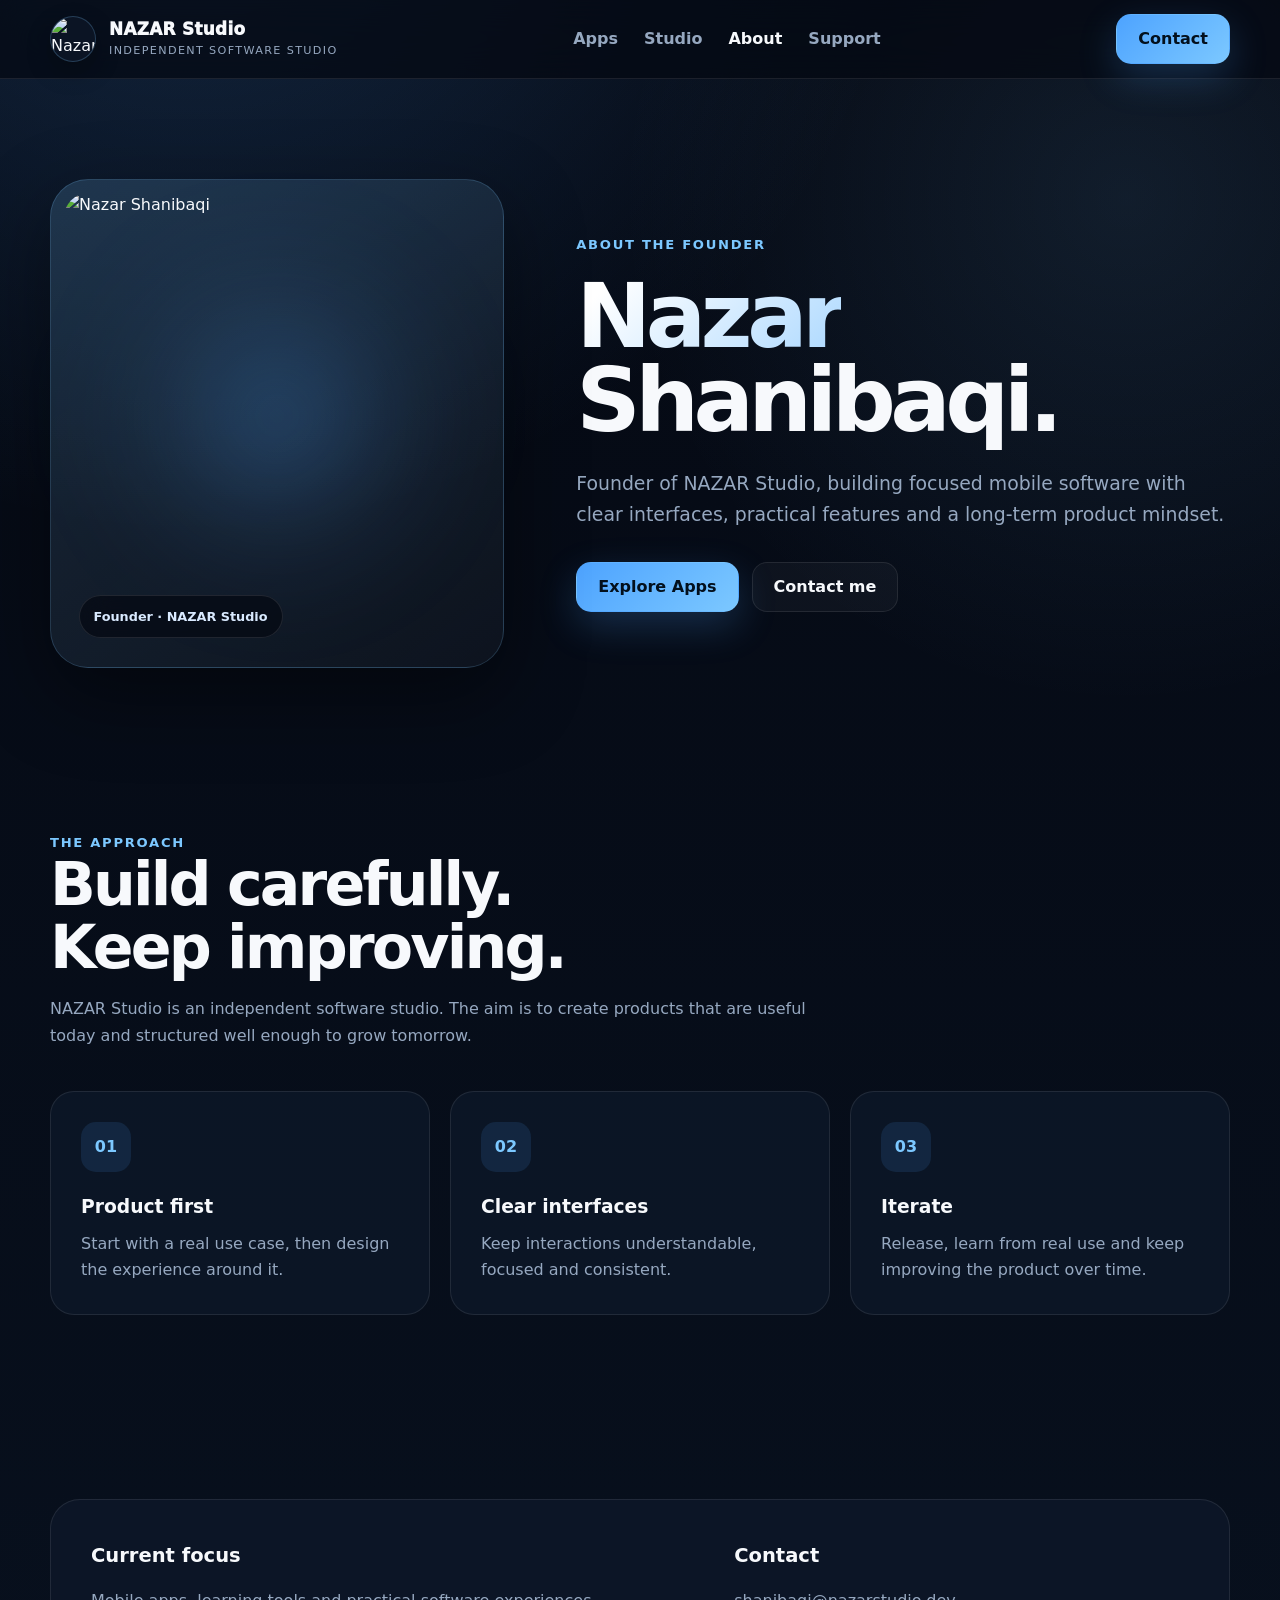
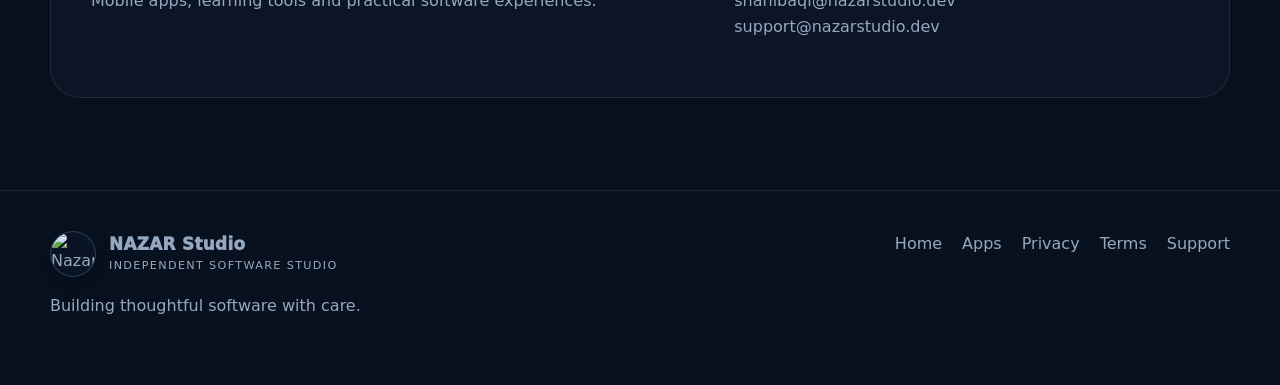
==== about.html @ 379484f6 "Initial website upload" ====
<!doctype html>
<html lang="en">
<head>
  <meta charset="utf-8">
  <meta name="viewport" content="width=device-width,initial-scale=1">
  <meta name="theme-color" content="#050913">
  <meta name="description" content="About Nazar Shanibaqi, founder of NAZAR Studio.">
  <title>About — NAZAR Studio</title>
  <link rel="icon" href="assets/nazar-favicon.png" type="image/png">
  <link rel="stylesheet" href="styles.css">
</head>
<body>
<header><div class="container nav"><a class="brand" href="index.html"><img class="profile-mark" src="assets/nazar-profile.png" alt="Nazar Shanibaqi"><span class="brandcopy"><span class="brandname">NAZAR Studio</span><span class="brandtag">Independent Software Studio</span></span></a><nav class="navlinks"><a href="apps.html">Apps</a><a href="index.html#studio">Studio</a><a class="active-link" href="about.html">About</a><a href="support.html">Support</a></nav><a class="btn primary" href="mailto:shanibaqi@nazarstudio.dev">Contact</a></div></header>
<main>
<section class="about-hero"><div class="container about-grid"><div class="about-photo-wrap reveal"><div class="portrait-glow"></div><div class="about-photo tilt-card"><img src="assets/nazar-profile.png" alt="Nazar Shanibaqi"><span class="photo-chip">Founder · NAZAR Studio</span></div></div><div class="reveal"><div class="kicker">About the founder</div><h1><span>Nazar</span><br>Shanibaqi.</h1><p class="lead">Founder of NAZAR Studio, building focused mobile software with clear interfaces, practical features and a long-term product mindset.</p><div class="actions"><a class="btn primary" href="apps.html">Explore Apps</a><a class="btn secondary" href="mailto:shanibaqi@nazarstudio.dev">Contact me</a></div></div></div></section>
<section class="section"><div class="container"><div class="kicker">The approach</div><h2>Build carefully.<br>Keep improving.</h2><p class="section-intro">NAZAR Studio is an independent software studio. The aim is to create products that are useful today and structured well enough to grow tomorrow.</p><div class="grid"><div class="card reveal"><div class="icon">01</div><h3>Product first</h3><p>Start with a real use case, then design the experience around it.</p></div><div class="card reveal"><div class="icon">02</div><h3>Clear interfaces</h3><p>Keep interactions understandable, focused and consistent.</p></div><div class="card reveal"><div class="icon">03</div><h3>Iterate</h3><p>Release, learn from real use and keep improving the product over time.</p></div></div></div></section>
<section class="section"><div class="container studio-strip reveal"><div><strong>Current focus</strong><p>Mobile apps, learning tools and practical software experiences.</p></div><div><strong>Contact</strong><p><a href="mailto:shanibaqi@nazarstudio.dev">shanibaqi@nazarstudio.dev</a><br><a href="mailto:support@nazarstudio.dev">support@nazarstudio.dev</a></p></div></div></section>
</main>
<footer><div class="container footer"><div><div class="brand"><img class="profile-mark" src="assets/nazar-profile.png" alt="Nazar Shanibaqi"><span class="brandcopy"><span class="brandname">NAZAR Studio</span><span class="brandtag">Independent Software Studio</span></span></div><p>Building thoughtful software with care.</p></div><div class="footerlinks"><a href="index.html">Home</a><a href="apps.html">Apps</a><a href="privacy.html">Privacy</a><a href="terms.html">Terms</a><a href="support.html">Support</a></div></div></footer>
<script src="script.js"></script></body></html>
---- styles.css ----
:root{
  --bg:#050913;
  --bg2:#08111f;
  --panel:#0d1728;
  --panel-strong:#111e33;
  --text:#f7f9fc;
  --muted:#96a8c0;
  --line:rgba(255,255,255,.09);
  --blue:#4da3ff;
  --blue2:#7cc8ff;
  --green:#74e3b2;
  --gold:#ffd166;
  --danger:#ff6d7a;
  --shadow:0 28px 80px rgba(0,0,0,.42);
  --radius:28px;
}
*{box-sizing:border-box}
html{scroll-behavior:smooth}
body{
  margin:0;
  color:var(--text);
  background:
    radial-gradient(circle at 15% -10%,rgba(77,163,255,.21),transparent 30%),
    radial-gradient(circle at 88% 10%,rgba(124,200,255,.10),transparent 24%),
    linear-gradient(180deg,var(--bg),var(--bg2));
  font:16px/1.65 Inter,ui-sans-serif,system-ui,-apple-system,BlinkMacSystemFont,"Segoe UI",sans-serif;
}
a{color:inherit;text-decoration:none}
img{max-width:100%;display:block}
button,input,textarea{font:inherit}
.container{width:min(1180px,calc(100% - 36px));margin:auto}
header{position:sticky;top:0;z-index:30;background:rgba(5,9,19,.72);backdrop-filter:blur(18px);border-bottom:1px solid var(--line)}
.nav{min-height:78px;display:flex;align-items:center;justify-content:space-between;gap:24px}
.brand{display:flex;align-items:center;gap:13px}
.monogram{width:46px;height:46px;border-radius:15px;display:grid;place-items:center;font-weight:950;letter-spacing:-.06em;color:var(--blue2);background:linear-gradient(145deg,#12375f,#08131f);border:1px solid rgba(124,200,255,.24);box-shadow:inset 0 0 22px rgba(77,163,255,.09),0 10px 25px rgba(0,0,0,.25)}
.brandcopy{display:flex;flex-direction:column;line-height:1.05}.brandname{font-size:1.05rem;font-weight:950;letter-spacing:.02em}.brandtag{font-size:.7rem;color:var(--muted);margin-top:6px;letter-spacing:.12em;text-transform:uppercase}
.navlinks{display:flex;gap:26px;align-items:center;color:var(--muted);font-weight:760}.navlinks a:hover{color:var(--text)}
.btn{display:inline-flex;align-items:center;justify-content:center;gap:10px;min-height:50px;padding:0 21px;border-radius:15px;font-weight:900;border:1px solid transparent;transition:.2s ease;cursor:pointer}.btn:hover{transform:translateY(-2px)}
.btn.primary{background:linear-gradient(135deg,var(--blue),var(--blue2));color:#03101d;box-shadow:0 14px 38px rgba(77,163,255,.22)}
.btn.secondary{border-color:var(--line);background:rgba(255,255,255,.035)}
.btn.disabled{opacity:.58;cursor:default}.btn.disabled:hover{transform:none}
.hero{padding:110px 0 88px}.hero-grid{display:grid;grid-template-columns:1.02fr .98fr;gap:62px;align-items:center}
.kicker{color:var(--blue2);font-weight:900;text-transform:uppercase;letter-spacing:.13em;font-size:.82rem}
h1{font-size:clamp(3.4rem,7vw,6.5rem);line-height:.94;letter-spacing:-.062em;margin:18px 0 26px}h1 span{background:linear-gradient(135deg,#fff 14%,#a9d7ff 100%);-webkit-background-clip:text;color:transparent}
.lead{font-size:1.18rem;color:var(--muted);max-width:690px}.actions{display:flex;gap:13px;flex-wrap:wrap;margin-top:32px}
.hero-visual{position:relative}.glow{position:absolute;inset:12% 12%;background:rgba(77,163,255,.24);filter:blur(70px);border-radius:50%}
.device{position:relative;margin:auto;width:min(420px,92%);padding:14px;border-radius:42px;background:linear-gradient(180deg,#1d2d45,#0c1422);border:1px solid rgba(255,255,255,.13);box-shadow:var(--shadow);transform:rotate(2deg)}
.screen{min-height:620px;border-radius:31px;overflow:hidden;background:#091221;border:1px solid rgba(255,255,255,.07);position:relative}
.screen-top{padding:28px 26px 20px;background:#1d2b40;display:flex;align-items:center;justify-content:space-between}.screen-top strong{font-size:1.35rem}.top-icons{display:flex;gap:10px}.dot{width:34px;height:34px;border-radius:11px;background:#243650;border:1px solid rgba(255,255,255,.05)}
.project-list{padding:26px}.project{padding:19px 18px;border-radius:18px;background:#172338;margin-bottom:14px;border:1px solid rgba(255,255,255,.05)}.project small{display:block;color:var(--muted);margin-top:3px}.new-project{position:absolute;right:24px;bottom:86px;background:linear-gradient(135deg,var(--blue),var(--blue2));color:#07111f;padding:15px 20px;border-radius:18px;font-weight:950}.tabs{position:absolute;bottom:0;left:0;right:0;display:grid;grid-template-columns:1fr 1fr;background:#1d2b40;padding:16px 12px}.tabs span{text-align:center;color:var(--muted);font-weight:850}.tabs .active{color:#fff}
.section{padding:92px 0}.section h2{font-size:clamp(2.3rem,4.7vw,4rem);line-height:1.04;letter-spacing:-.047em;margin:0 0 18px}.section-intro{color:var(--muted);max-width:760px}
.stats{display:grid;grid-template-columns:repeat(3,1fr);gap:18px;margin-top:38px}.stat{padding:25px;border-radius:22px;background:rgba(13,23,40,.82);border:1px solid var(--line)}.stat strong{display:block;font-size:1.5rem}.stat span{color:var(--muted)}
.grid{display:grid;grid-template-columns:repeat(3,1fr);gap:20px;margin-top:42px}.card{padding:30px;border-radius:24px;background:rgba(13,23,40,.84);border:1px solid var(--line);transition:.2s ease}.card:hover{transform:translateY(-4px);border-color:rgba(124,200,255,.2)}.icon{width:50px;height:50px;border-radius:15px;display:grid;place-items:center;background:rgba(77,163,255,.12);color:var(--blue2);margin-bottom:20px;font-weight:900}.card h3{margin:0 0 8px}.card p{color:var(--muted);margin:0}
.product{padding:48px;border-radius:32px;background:linear-gradient(135deg,rgba(17,30,51,.95),rgba(8,17,31,.97));border:1px solid var(--line);box-shadow:0 22px 70px rgba(0,0,0,.22)}
.product-head{display:grid;grid-template-columns:auto 1fr;gap:24px;align-items:center}.app-icon{width:100px;height:100px;border-radius:25px;box-shadow:0 18px 40px rgba(0,0,0,.34);border:1px solid rgba(255,255,255,.1)}.badge{display:inline-flex;padding:7px 12px;border-radius:999px;background:rgba(116,227,178,.12);color:#8aebc4;font-weight:900;font-size:.82rem}.product h3{font-size:2.7rem;margin:10px 0 4px}.product p,.product li{color:var(--muted)}
.store-buttons{display:flex;gap:12px;flex-wrap:wrap;margin-top:26px}.store{display:inline-flex;align-items:center;gap:13px;padding:12px 17px;border-radius:15px;background:#fff;color:#050505;min-width:210px;border:1px solid rgba(255,255,255,.16)}.store.dark{background:#101010;color:#fff}.store svg{width:30px;height:30px;flex:0 0 auto}.store small{display:block;font-size:.67rem;line-height:1.1;opacity:.72}.store strong{display:block;font-size:1rem;line-height:1.25}.store.coming{opacity:.55;cursor:default}
.feature-list{display:grid;grid-template-columns:repeat(2,1fr);gap:14px;margin-top:32px}.feature-row{padding:18px 18px;border-radius:17px;background:rgba(255,255,255,.035);border:1px solid var(--line)}.feature-row strong{display:block}.feature-row span{color:var(--muted);font-size:.92rem}
.showcase{display:grid;grid-template-columns:repeat(3,1fr);gap:22px;margin-top:40px}.shot{min-height:440px;border-radius:28px;background:linear-gradient(180deg,#1c2a40,#0d1728);border:1px solid var(--line);padding:18px;position:relative;overflow:hidden}.shot::after{content:"";position:absolute;inset:auto -20% -20% 30%;height:180px;background:rgba(77,163,255,.18);filter:blur(48px)}.shot-head{display:flex;justify-content:space-between;align-items:center;margin-bottom:24px}.shot-title{font-size:1.15rem;font-weight:900}.pill{font-size:.75rem;padding:5px 9px;border-radius:999px;background:rgba(77,163,255,.12);color:var(--blue2)}.codeblock{font: .88rem/1.8 ui-monospace,SFMono-Regular,Consolas,monospace;background:#091321;border-radius:18px;padding:18px;border:1px solid var(--line)}.kw{color:#65b8ff}.str{color:#8de5b7}.num{color:#ffd166}.console{margin-top:14px;padding:15px;border-radius:15px;background:#0a1728;color:#a9bad0;border:1px solid var(--line)}.lesson{display:grid;grid-template-columns:1fr 1fr;gap:12px}.lesson div{padding:18px;border-radius:17px;background:#172338;border:1px solid var(--line)}.lesson strong{display:block}.lesson span{font-size:.8rem;color:var(--muted)}
.roadmap{display:grid;grid-template-columns:repeat(4,1fr);gap:16px;margin-top:38px}.road{padding:24px;border-radius:20px;background:rgba(13,23,40,.82);border:1px solid var(--line)}.road .status{font-size:.76rem;font-weight:900;text-transform:uppercase;letter-spacing:.08em;color:var(--muted)}.road.live .status{color:var(--green)}.road h3{margin:9px 0 5px}.road p{color:var(--muted);margin:0;font-size:.93rem}
.faq{display:grid;gap:12px;margin-top:36px}.faq details{padding:18px 20px;border-radius:18px;background:rgba(13,23,40,.82);border:1px solid var(--line)}.faq summary{cursor:pointer;font-weight:850}.faq p{color:var(--muted);margin-bottom:2px}
.studio-strip{display:grid;grid-template-columns:1.15fr .85fr;gap:28px;padding:40px;border-radius:30px;background:rgba(13,23,40,.86);border:1px solid var(--line)}.studio-strip strong{display:block;font-size:1.22rem;margin-bottom:8px}.studio-strip p{color:var(--muted)}
.legal{padding:86px 0 120px}.legal article{max-width:860px}.legal h1{font-size:clamp(2.8rem,5vw,4.7rem)}.legal h2{margin-top:42px;font-size:1.45rem}.legal p,.legal li{color:#b7c5d8}.notice{padding:18px 20px;border-radius:16px;background:rgba(255,255,255,.04);border:1px solid var(--line)}
footer{border-top:1px solid var(--line);padding:40px 0 50px;color:var(--muted)}.footer{display:flex;justify-content:space-between;gap:30px;align-items:flex-start}.footerlinks{display:flex;gap:20px;flex-wrap:wrap}
.reveal{opacity:0;transform:translateY(18px);transition:.65s ease}.reveal.visible{opacity:1;transform:none}
@media(max-width:980px){.hero-grid{grid-template-columns:1fr}.hero-visual{margin-top:24px}.grid,.showcase{grid-template-columns:1fr 1fr}.roadmap{grid-template-columns:1fr 1fr}}
@media(max-width:760px){.navlinks{display:none}.brandtag{display:none}.hero{padding-top:72px}.grid,.showcase,.stats,.feature-list,.roadmap,.studio-strip{grid-template-columns:1fr}.product{padding:28px}.product-head{grid-template-columns:1fr}.product h3{font-size:2.15rem}.device{width:min(390px,100%)}.screen{min-height:560px}.store{width:100%}.footer{flex-direction:column}}

/* NovaCode dedicated page */
.active-link{color:var(--text)!important}
.product-page-hero{padding:92px 0 28px}
.product-page-hero h1{max-width:850px}
#novacode .product{max-width:1100px;margin:0 auto}
#novacode .product-head{grid-template-columns:1fr;text-align:center;justify-items:center}
#novacode .product-head>div{max-width:760px}
#novacode .app-icon{width:112px;height:112px;object-fit:cover;object-position:center;border-radius:27px;margin:0 auto}
#novacode .store-buttons{justify-content:center}
#novacode .feature-list{text-align:left}
@media(max-width:760px){.product-page-hero{padding-top:64px}.product-page-hero h1{font-size:clamp(3rem,15vw,4.7rem)}#novacode .app-icon{width:104px;height:104px}}

/* v2.2 — studio/app hierarchy */
.profile-mark{width:46px;height:46px;border-radius:15px;object-fit:cover;object-position:center 24%;border:1px solid rgba(124,200,255,.24);box-shadow:0 10px 25px rgba(0,0,0,.25);background:#102036}
.studio-hero{min-height:720px;display:flex;align-items:center}
.studio-hero-grid{display:grid;grid-template-columns:1.04fr .96fr;gap:70px;align-items:center}
.studio-orbit{position:relative;min-height:470px;border-radius:38px;background:radial-gradient(circle at 50% 45%,rgba(77,163,255,.18),transparent 44%),linear-gradient(145deg,rgba(20,37,62,.7),rgba(7,14,26,.88));border:1px solid var(--line);box-shadow:var(--shadow);overflow:hidden}
.studio-orbit:before,.studio-orbit:after{content:"";position:absolute;inset:14%;border-radius:50%;border:1px solid rgba(124,200,255,.12)}
.studio-orbit:after{inset:28%}
.orbit-core{position:absolute;left:50%;top:50%;transform:translate(-50%,-50%);width:112px;height:112px;border-radius:32px;display:grid;place-items:center;font-size:2rem;font-weight:950;color:var(--blue2);background:linear-gradient(145deg,#12375f,#08131f);border:1px solid rgba(124,200,255,.28);box-shadow:0 20px 60px rgba(0,0,0,.35)}
.orbit-card{position:absolute;padding:16px 18px;border-radius:18px;background:rgba(15,29,49,.93);border:1px solid var(--line);min-width:170px;box-shadow:0 14px 34px rgba(0,0,0,.2)}
.orbit-card strong,.orbit-card span{display:block}.orbit-card span{color:var(--muted);font-size:.82rem;margin-top:4px}.orbit-one{left:9%;top:18%}.orbit-two{right:8%;top:26%}.orbit-three{left:21%;bottom:12%}
.apps-preview{padding:44px;border-radius:30px;background:linear-gradient(135deg,rgba(17,30,51,.95),rgba(8,17,31,.97));border:1px solid var(--line)}
.apps-preview h2{margin-bottom:12px}.apps-preview>div:first-child p{color:var(--muted);max-width:680px}.preview-app-card{display:grid;grid-template-columns:auto 1fr auto;gap:18px;align-items:center;margin-top:28px;padding:20px;border-radius:22px;background:rgba(255,255,255,.035);border:1px solid var(--line)}.preview-app-card img{width:72px;height:72px;border-radius:18px}.preview-app-card strong,.preview-app-card span{display:block}.preview-app-card span{color:var(--muted);margin-top:4px}.text-link{display:inline-flex;margin-top:20px;color:var(--blue2);font-weight:850}
.apps-library{padding-top:48px}.app-library-card{position:relative;display:grid;grid-template-columns:auto 1fr auto;gap:28px;align-items:center;padding:34px;border-radius:30px;background:linear-gradient(135deg,rgba(17,30,51,.96),rgba(8,17,31,.98));border:1px solid var(--line);transition:.25s ease}.app-library-card:hover{transform:translateY(-4px);border-color:rgba(124,200,255,.25)}.app-library-card>img{width:128px;height:128px;border-radius:30px;box-shadow:0 18px 44px rgba(0,0,0,.32)}.app-library-copy h2{font-size:2rem;margin:9px 0 8px}.app-library-copy p{color:var(--muted);max-width:700px}.mini-meta{display:flex;gap:9px;flex-wrap:wrap;margin-top:16px}.mini-meta span{padding:7px 10px;border-radius:999px;background:rgba(77,163,255,.09);border:1px solid var(--line);font-size:.8rem;color:#b7c9de}.app-arrow{font-size:2.2rem;color:var(--blue2)}.future-app{margin-top:18px;padding:22px;border:1px dashed rgba(124,200,255,.18);border-radius:20px;color:var(--muted);text-align:center}
.product-links-section{padding-top:0}.product-links{display:grid;grid-template-columns:repeat(3,1fr);gap:14px}.product-links a{padding:20px;border-radius:19px;background:rgba(13,23,40,.82);border:1px solid var(--line);transition:.2s ease}.product-links a:hover{transform:translateY(-2px);border-color:rgba(124,200,255,.22)}.product-links strong,.product-links span{display:block}.product-links span{color:var(--muted);font-size:.88rem;margin-top:5px}
@media(max-width:980px){.studio-hero-grid{grid-template-columns:1fr}.studio-orbit{min-height:410px}.app-library-card{grid-template-columns:auto 1fr}.app-arrow{display:none}}
@media(max-width:760px){.studio-hero{min-height:auto}.studio-orbit{min-height:350px}.orbit-card{min-width:140px;padding:12px}.orbit-one{left:5%;top:12%}.orbit-two{right:5%;top:20%}.orbit-three{left:14%;bottom:10%}.preview-app-card{grid-template-columns:auto 1fr}.preview-app-card .btn{grid-column:1/-1;width:100%}.app-library-card{grid-template-columns:1fr;text-align:center}.app-library-card>img{margin:auto}.mini-meta{justify-content:center}.product-links{grid-template-columns:1fr}}

/* v2.3 — founder identity */
.profile-mark{border-radius:50%;object-position:center 20%;transition:transform .2s ease,box-shadow .2s ease}.brand:hover .profile-mark{transform:scale(1.04);box-shadow:0 0 0 4px rgba(77,163,255,.08),0 12px 30px rgba(0,0,0,.3)}
.founder-portrait{position:relative;display:block;min-height:520px;perspective:1000px}.portrait-glow{position:absolute;inset:12% 8% 7%;background:radial-gradient(circle at 50% 45%,rgba(77,163,255,.34),rgba(77,163,255,.08) 35%,transparent 68%);filter:blur(48px);pointer-events:none}.portrait-frame{position:relative;height:100%;min-height:500px;border-radius:42px;padding:14px;background:linear-gradient(145deg,rgba(124,200,255,.18),rgba(255,255,255,.035));border:1px solid rgba(124,200,255,.22);box-shadow:0 34px 90px rgba(0,0,0,.42),inset 0 1px 0 rgba(255,255,255,.08);overflow:hidden;transform-style:preserve-3d;transition:transform .16s ease}.portrait-frame:before{content:"";position:absolute;inset:0;background:linear-gradient(120deg,rgba(255,255,255,.08),transparent 26%,transparent 72%,rgba(77,163,255,.08));pointer-events:none;z-index:2}.portrait-frame img{width:100%;height:100%;min-height:472px;object-fit:cover;object-position:center 20%;border-radius:31px}.portrait-caption{position:absolute;left:34px;right:34px;bottom:32px;padding:18px 20px;border-radius:20px;background:rgba(5,9,19,.68);backdrop-filter:blur(16px);border:1px solid rgba(255,255,255,.1);z-index:3}.portrait-caption span,.portrait-caption strong,.portrait-caption small{display:block}.portrait-caption span{font-size:.72rem;text-transform:uppercase;letter-spacing:.13em;color:var(--blue2);font-weight:900}.portrait-caption strong{font-size:1.22rem;margin-top:4px}.portrait-caption small{color:var(--muted)}
.about-hero{padding:100px 0 72px}.about-grid{display:grid;grid-template-columns:.82fr 1.18fr;gap:72px;align-items:center}.about-photo-wrap{position:relative;perspective:1000px}.about-photo{position:relative;padding:12px;border-radius:38px;background:linear-gradient(145deg,rgba(124,200,255,.17),rgba(255,255,255,.03));border:1px solid rgba(124,200,255,.2);box-shadow:var(--shadow);overflow:hidden;transition:transform .16s ease;transform-style:preserve-3d}.about-photo img{width:100%;aspect-ratio:1/1.08;object-fit:cover;object-position:center 18%;border-radius:28px}.photo-chip{position:absolute;left:28px;bottom:28px;padding:10px 14px;border-radius:999px;background:rgba(5,9,19,.72);backdrop-filter:blur(14px);border:1px solid rgba(255,255,255,.1);font-size:.8rem;font-weight:900;color:#d9eaff}
@media(max-width:980px){.founder-portrait{min-height:470px}.about-grid{grid-template-columns:1fr;gap:42px}.about-photo-wrap{max-width:520px}.portrait-frame{min-height:450px}.portrait-frame img{min-height:422px}}
@media(max-width:760px){.founder-portrait{min-height:420px}.portrait-frame{min-height:400px;border-radius:30px}.portrait-frame img{min-height:372px;border-radius:22px}.portrait-caption{left:24px;right:24px;bottom:24px}.about-hero{padding-top:64px}.about-photo{border-radius:30px}.about-photo img{border-radius:22px}.profile-mark{width:44px;height:44px}}

/* v2.4 — corrected studio identity + NovaCode-only programming visual */
.profile-mark{object-fit:cover;object-position:center 22%;background:#0b1424}
.novacode-hero-grid{display:grid;grid-template-columns:.9fr 1.1fr;gap:54px;align-items:center}
.novacode-programming-visual{position:relative;border-radius:34px;padding:10px;background:linear-gradient(145deg,rgba(124,200,255,.18),rgba(255,255,255,.025));border:1px solid rgba(124,200,255,.22);box-shadow:0 30px 90px rgba(0,0,0,.42);overflow:hidden}
.novacode-programming-visual:before{content:"";position:absolute;inset:-20%;background:radial-gradient(circle at 45% 45%,rgba(77,163,255,.18),transparent 52%);filter:blur(36px);pointer-events:none}
.novacode-programming-visual img{position:relative;display:block;width:100%;height:auto;border-radius:26px}
@media(max-width:980px){.novacode-hero-grid{grid-template-columns:1fr}.novacode-programming-visual{max-width:760px}}
@media(max-width:760px){.novacode-programming-visual{border-radius:24px;padding:7px}.novacode-programming-visual img{border-radius:18px}}


/* v2.5 — NovaCode hero uses a pure app-style phone mockup, no website screenshot */
.novacode-phone-visual{position:relative;min-height:640px;display:grid;place-items:center}
.novacode-phone-visual .glow{inset:14% 15%;background:rgba(77,163,255,.28);filter:blur(82px)}
.novacode-phone{width:min(390px,88%);transform:rotate(2.2deg);padding:12px;border-radius:46px;background:linear-gradient(165deg,#243550,#0b1320 62%);box-shadow:0 42px 110px rgba(0,0,0,.52),0 0 0 1px rgba(124,200,255,.12)}
.novacode-screen{min-height:690px;border-radius:35px;background:#07101d;overflow:hidden}
.novacode-screen-top{padding:24px 21px 18px;background:#202e43}
.novacode-title-row{display:flex;align-items:center;gap:10px}.phone-back{font-size:2rem;line-height:.8;color:#e8f4ff}.novacode-title-row strong{font-size:1.22rem}
.novacode-screen .top-icons .dot{display:grid;place-items:center;font-size:.85rem;color:#e8f4ff}.phone-pro{color:#7cc8ff!important}.phone-settings{font-size:1rem!important}
.phone-editor-head{margin:20px 18px 14px;padding:16px;border-radius:17px;background:#172338;border:1px solid rgba(255,255,255,.055);display:grid;grid-template-columns:auto 1fr auto;gap:12px;align-items:center}.phone-editor-head small{display:block;color:#8495ac;margin-top:3px}.phone-folder{font-size:1.65rem;color:#4da3ff}.phone-more{color:#dceaff;font-weight:900;letter-spacing:.1em}
.phone-editor{margin:0 18px;background:#091321;border:1px solid rgba(255,255,255,.06);border-radius:17px;padding:16px 0 15px;overflow:hidden;box-shadow:inset 0 18px 38px rgba(0,0,0,.12)}
.phone-line{display:grid;grid-template-columns:34px 1fr;gap:12px;padding:3px 14px 3px 8px;font: .77rem/1.65 ui-monospace,SFMono-Regular,Consolas,monospace}.phone-line>span{text-align:right;color:#435168;user-select:none}.phone-line code{color:#b9c9dc}.phone-line code b{color:#65b8ff;font-weight:700}.phone-line code i{color:#8de5b7;font-style:normal}.phone-line code em{color:#ffd166;font-style:normal}.phone-line.muted{opacity:.45}
.phone-console{margin:13px 18px 0;border-radius:17px;background:#122036;border:1px solid rgba(255,255,255,.06);overflow:hidden}.phone-console-head{display:flex;justify-content:space-between;align-items:center;padding:10px 13px;border-bottom:1px solid rgba(255,255,255,.055);font-size:.67rem;letter-spacing:.08em}.phone-console-head span{color:#74869f}.phone-console pre{margin:0;padding:12px 14px 15px;color:#b9c9dc;font:.72rem/1.55 ui-monospace,SFMono-Regular,Consolas,monospace}
.phone-run{position:absolute;left:18px;right:18px;bottom:75px;height:44px;border:0;border-radius:13px;background:linear-gradient(135deg,#4da3ff,#7cc8ff);color:#06111e;font:inherit;font-weight:950;pointer-events:none}.novacode-screen .tabs{padding:14px 10px;background:#202e43}
@media(max-width:980px){.novacode-phone-visual{min-height:620px}.novacode-phone{width:min(370px,86%)}}
@media(max-width:760px){.novacode-phone-visual{min-height:590px}.novacode-phone{width:min(350px,92%);transform:none}.novacode-screen{min-height:640px}.phone-line{font-size:.72rem}.phone-console pre{font-size:.68rem}}
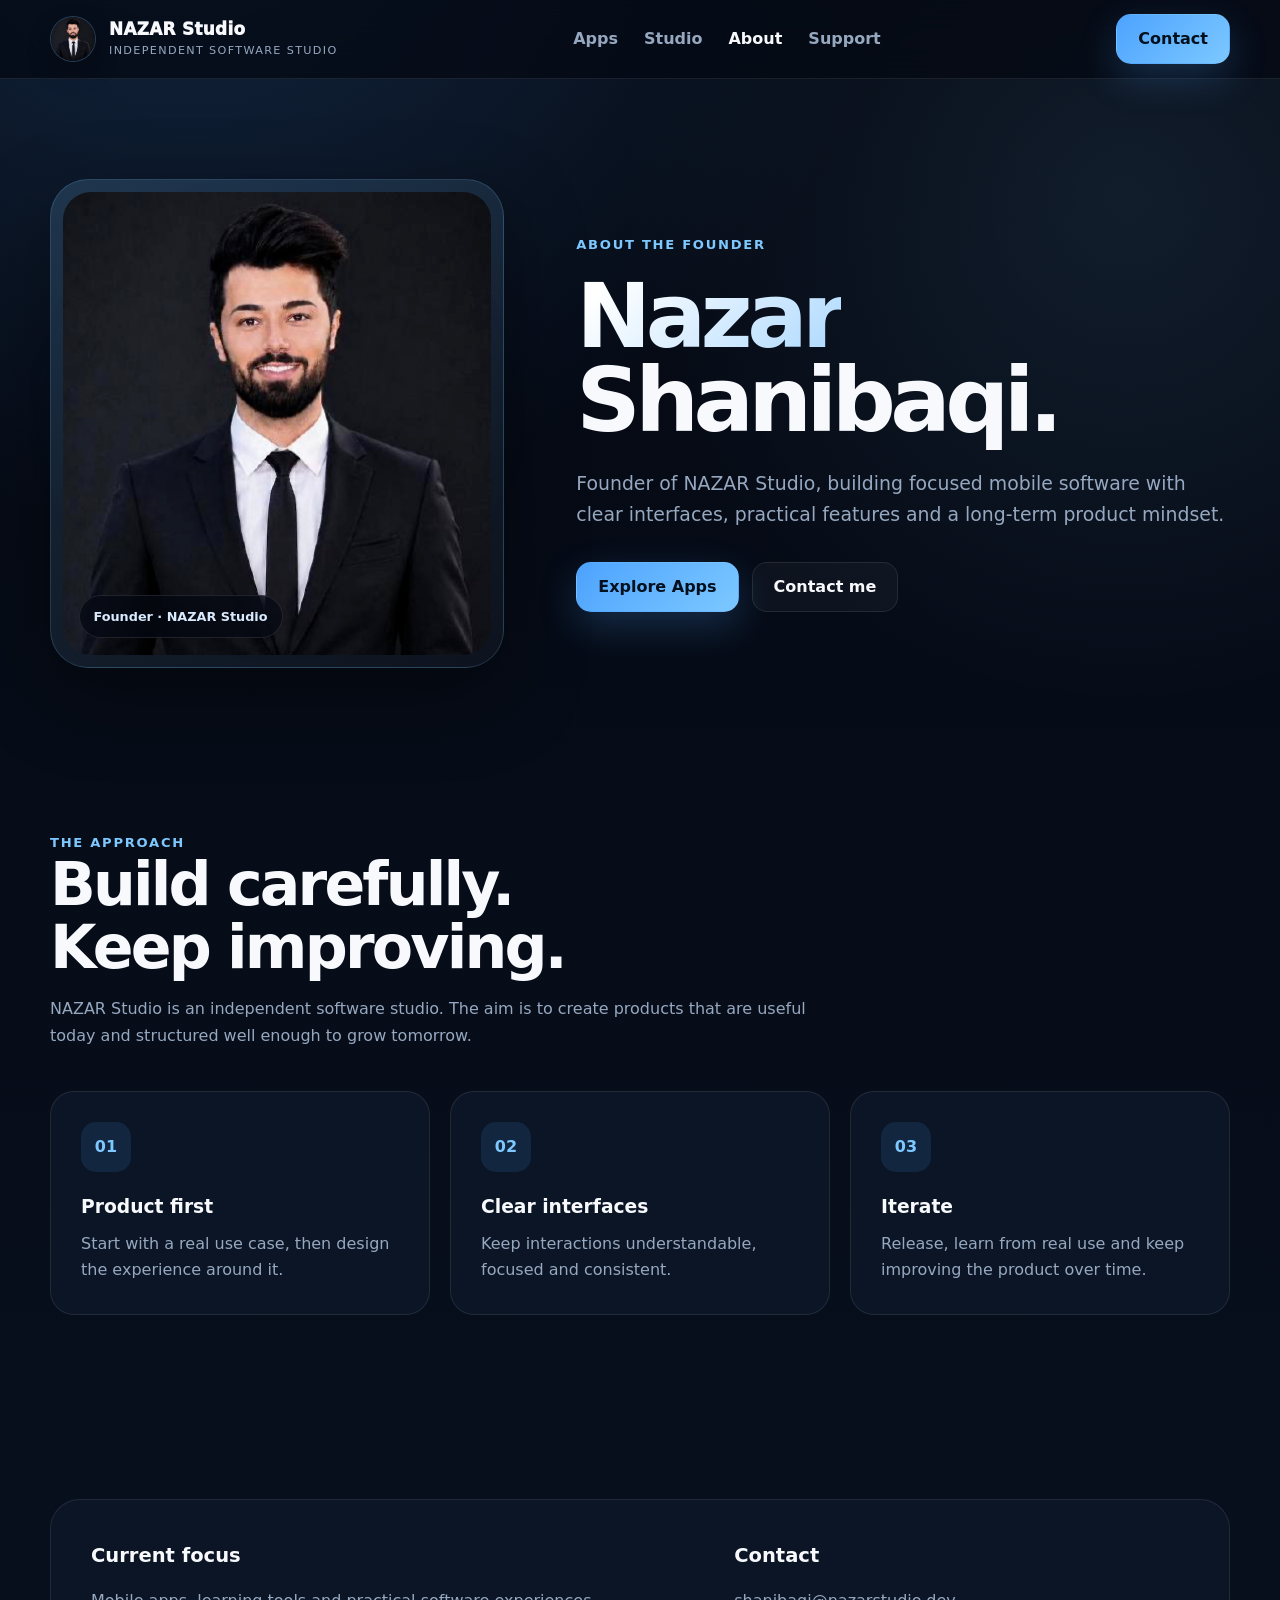
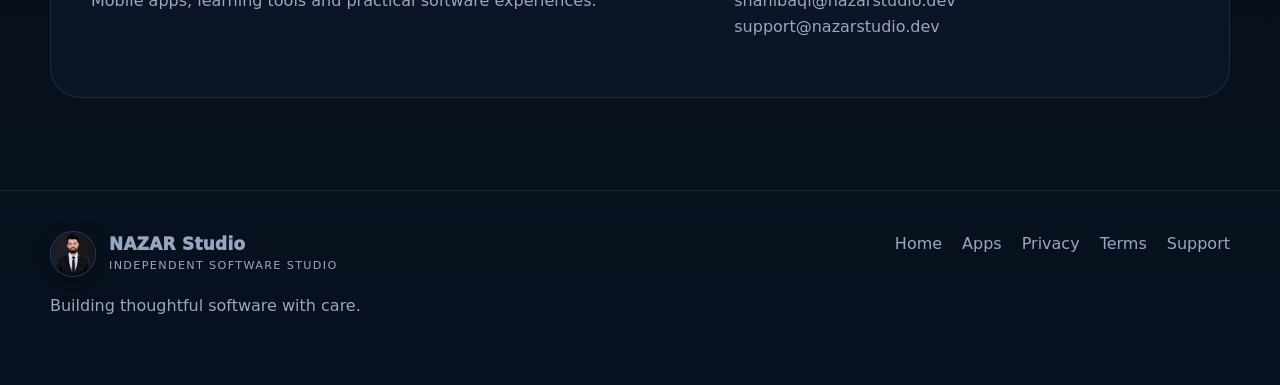
==== commit 3fb9da42: "Fix founder image and rename NovaCode Studio Co-authored-by: Copilot App <223556219+Copilot@users.no" ====
--- a/about.html
+++ b/about.html
@@ -10,11 +10,11 @@
   <link rel="stylesheet" href="styles.css">
 </head>
 <body>
-<header><div class="container nav"><a class="brand" href="index.html"><img class="profile-mark" src="assets/nazar-profile.png" alt="Nazar Shanibaqi"><span class="brandcopy"><span class="brandname">NAZAR Studio</span><span class="brandtag">Independent Software Studio</span></span></a><nav class="navlinks"><a href="apps.html">Apps</a><a href="index.html#studio">Studio</a><a class="active-link" href="about.html">About</a><a href="support.html">Support</a></nav><a class="btn primary" href="mailto:shanibaqi@nazarstudio.dev">Contact</a></div></header>
+<header><div class="container nav"><a class="brand" href="index.html"><img class="profile-mark" src="assets/nazar-profile-v2.png" alt="Nazar Shanibaqi"><span class="brandcopy"><span class="brandname">NAZAR Studio</span><span class="brandtag">Independent Software Studio</span></span></a><nav class="navlinks"><a href="apps.html">Apps</a><a href="index.html#studio">Studio</a><a class="active-link" href="about.html">About</a><a href="support.html">Support</a></nav><a class="btn primary" href="mailto:shanibaqi@nazarstudio.dev">Contact</a></div></header>
 <main>
-<section class="about-hero"><div class="container about-grid"><div class="about-photo-wrap reveal"><div class="portrait-glow"></div><div class="about-photo tilt-card"><img src="assets/nazar-profile.png" alt="Nazar Shanibaqi"><span class="photo-chip">Founder · NAZAR Studio</span></div></div><div class="reveal"><div class="kicker">About the founder</div><h1><span>Nazar</span><br>Shanibaqi.</h1><p class="lead">Founder of NAZAR Studio, building focused mobile software with clear interfaces, practical features and a long-term product mindset.</p><div class="actions"><a class="btn primary" href="apps.html">Explore Apps</a><a class="btn secondary" href="mailto:shanibaqi@nazarstudio.dev">Contact me</a></div></div></div></section>
+<section class="about-hero"><div class="container about-grid"><div class="about-photo-wrap reveal"><div class="portrait-glow"></div><div class="about-photo tilt-card"><img src="assets/nazar-profile-v2.png" alt="Nazar Shanibaqi"><span class="photo-chip">Founder · NAZAR Studio</span></div></div><div class="reveal"><div class="kicker">About the founder</div><h1><span>Nazar</span><br>Shanibaqi.</h1><p class="lead">Founder of NAZAR Studio, building focused mobile software with clear interfaces, practical features and a long-term product mindset.</p><div class="actions"><a class="btn primary" href="apps.html">Explore Apps</a><a class="btn secondary" href="mailto:shanibaqi@nazarstudio.dev">Contact me</a></div></div></div></section>
 <section class="section"><div class="container"><div class="kicker">The approach</div><h2>Build carefully.<br>Keep improving.</h2><p class="section-intro">NAZAR Studio is an independent software studio. The aim is to create products that are useful today and structured well enough to grow tomorrow.</p><div class="grid"><div class="card reveal"><div class="icon">01</div><h3>Product first</h3><p>Start with a real use case, then design the experience around it.</p></div><div class="card reveal"><div class="icon">02</div><h3>Clear interfaces</h3><p>Keep interactions understandable, focused and consistent.</p></div><div class="card reveal"><div class="icon">03</div><h3>Iterate</h3><p>Release, learn from real use and keep improving the product over time.</p></div></div></div></section>
 <section class="section"><div class="container studio-strip reveal"><div><strong>Current focus</strong><p>Mobile apps, learning tools and practical software experiences.</p></div><div><strong>Contact</strong><p><a href="mailto:shanibaqi@nazarstudio.dev">shanibaqi@nazarstudio.dev</a><br><a href="mailto:support@nazarstudio.dev">support@nazarstudio.dev</a></p></div></div></section>
 </main>
-<footer><div class="container footer"><div><div class="brand"><img class="profile-mark" src="assets/nazar-profile.png" alt="Nazar Shanibaqi"><span class="brandcopy"><span class="brandname">NAZAR Studio</span><span class="brandtag">Independent Software Studio</span></span></div><p>Building thoughtful software with care.</p></div><div class="footerlinks"><a href="index.html">Home</a><a href="apps.html">Apps</a><a href="privacy.html">Privacy</a><a href="terms.html">Terms</a><a href="support.html">Support</a></div></div></footer>
+<footer><div class="container footer"><div><div class="brand"><img class="profile-mark" src="assets/nazar-profile-v2.png" alt="Nazar Shanibaqi"><span class="brandcopy"><span class="brandname">NAZAR Studio</span><span class="brandtag">Independent Software Studio</span></span></div><p>Building thoughtful software with care.</p></div><div class="footerlinks"><a href="index.html">Home</a><a href="apps.html">Apps</a><a href="privacy.html">Privacy</a><a href="terms.html">Terms</a><a href="support.html">Support</a></div></div></footer>
 <script src="script.js"></script></body></html>
--- a/styles.css
+++ b/styles.css
@@ -88,11 +88,11 @@
 .orbit-card{position:absolute;padding:16px 18px;border-radius:18px;background:rgba(15,29,49,.93);border:1px solid var(--line);min-width:170px;box-shadow:0 14px 34px rgba(0,0,0,.2)}
 .orbit-card strong,.orbit-card span{display:block}.orbit-card span{color:var(--muted);font-size:.82rem;margin-top:4px}.orbit-one{left:9%;top:18%}.orbit-two{right:8%;top:26%}.orbit-three{left:21%;bottom:12%}
 .apps-preview{padding:44px;border-radius:30px;background:linear-gradient(135deg,rgba(17,30,51,.95),rgba(8,17,31,.97));border:1px solid var(--line)}
-.apps-preview h2{margin-bottom:12px}.apps-preview>div:first-child p{color:var(--muted);max-width:680px}.preview-app-card{display:grid;grid-template-columns:auto 1fr auto;gap:18px;align-items:center;margin-top:28px;padding:20px;border-radius:22px;background:rgba(255,255,255,.035);border:1px solid var(--line)}.preview-app-card img{width:72px;height:72px;border-radius:18px}.preview-app-card strong,.preview-app-card span{display:block}.preview-app-card span{color:var(--muted);margin-top:4px}.text-link{display:inline-flex;margin-top:20px;color:var(--blue2);font-weight:850}
+.apps-preview h2{margin-bottom:12px}.apps-preview>div:first-child p{color:var(--muted);max-width:680px}.preview-apps-grid{display:grid;grid-template-columns:repeat(2,1fr);gap:14px;margin-top:28px}.preview-app-card{display:grid;grid-template-columns:auto 1fr;gap:18px;align-items:center;padding:20px;border-radius:22px;background:rgba(255,255,255,.035);border:1px solid var(--line)}.preview-app-card img{width:72px;height:72px;border-radius:18px}.preview-app-card strong,.preview-app-card span{display:block}.preview-app-card span{color:var(--muted);margin-top:4px}.preview-app-card .btn{grid-column:1/-1;width:100%}.text-link{display:inline-flex;margin-top:20px;color:var(--blue2);font-weight:850}
 .apps-library{padding-top:48px}.app-library-card{position:relative;display:grid;grid-template-columns:auto 1fr auto;gap:28px;align-items:center;padding:34px;border-radius:30px;background:linear-gradient(135deg,rgba(17,30,51,.96),rgba(8,17,31,.98));border:1px solid var(--line);transition:.25s ease}.app-library-card:hover{transform:translateY(-4px);border-color:rgba(124,200,255,.25)}.app-library-card>img{width:128px;height:128px;border-radius:30px;box-shadow:0 18px 44px rgba(0,0,0,.32)}.app-library-copy h2{font-size:2rem;margin:9px 0 8px}.app-library-copy p{color:var(--muted);max-width:700px}.mini-meta{display:flex;gap:9px;flex-wrap:wrap;margin-top:16px}.mini-meta span{padding:7px 10px;border-radius:999px;background:rgba(77,163,255,.09);border:1px solid var(--line);font-size:.8rem;color:#b7c9de}.app-arrow{font-size:2.2rem;color:var(--blue2)}.future-app{margin-top:18px;padding:22px;border:1px dashed rgba(124,200,255,.18);border-radius:20px;color:var(--muted);text-align:center}
 .product-links-section{padding-top:0}.product-links{display:grid;grid-template-columns:repeat(3,1fr);gap:14px}.product-links a{padding:20px;border-radius:19px;background:rgba(13,23,40,.82);border:1px solid var(--line);transition:.2s ease}.product-links a:hover{transform:translateY(-2px);border-color:rgba(124,200,255,.22)}.product-links strong,.product-links span{display:block}.product-links span{color:var(--muted);font-size:.88rem;margin-top:5px}
 @media(max-width:980px){.studio-hero-grid{grid-template-columns:1fr}.studio-orbit{min-height:410px}.app-library-card{grid-template-columns:auto 1fr}.app-arrow{display:none}}
-@media(max-width:760px){.studio-hero{min-height:auto}.studio-orbit{min-height:350px}.orbit-card{min-width:140px;padding:12px}.orbit-one{left:5%;top:12%}.orbit-two{right:5%;top:20%}.orbit-three{left:14%;bottom:10%}.preview-app-card{grid-template-columns:auto 1fr}.preview-app-card .btn{grid-column:1/-1;width:100%}.app-library-card{grid-template-columns:1fr;text-align:center}.app-library-card>img{margin:auto}.mini-meta{justify-content:center}.product-links{grid-template-columns:1fr}}
+@media(max-width:760px){.studio-hero{min-height:auto}.studio-orbit{min-height:350px}.orbit-card{min-width:140px;padding:12px}.orbit-one{left:5%;top:12%}.orbit-two{right:5%;top:20%}.orbit-three{left:14%;bottom:10%}.preview-apps-grid{grid-template-columns:1fr}.app-library-card{grid-template-columns:1fr;text-align:center}.app-library-card>img{margin:auto}.mini-meta{justify-content:center}.product-links{grid-template-columns:1fr}}
 
 /* v2.3 — founder identity */
 .profile-mark{border-radius:50%;object-position:center 20%;transition:transform .2s ease,box-shadow .2s ease}.brand:hover .profile-mark{transform:scale(1.04);box-shadow:0 0 0 4px rgba(77,163,255,.08),0 12px 30px rgba(0,0,0,.3)}
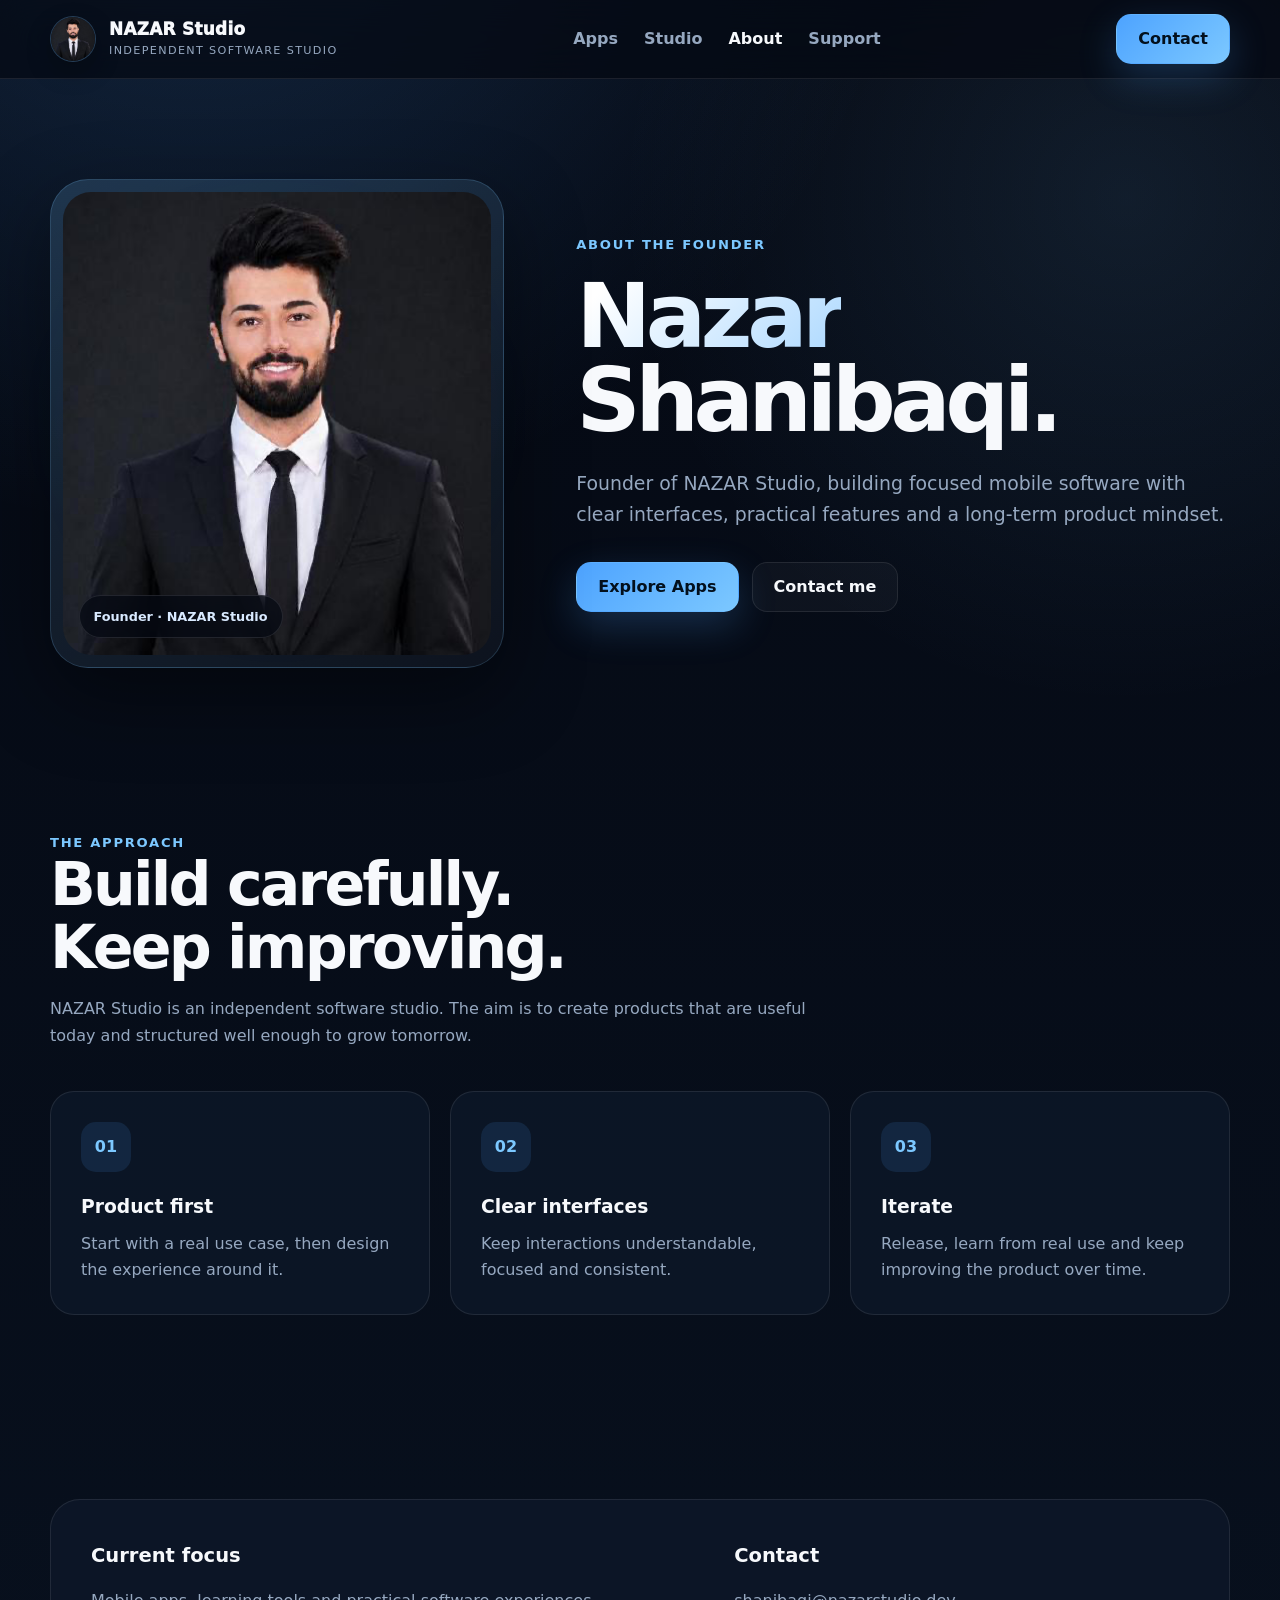
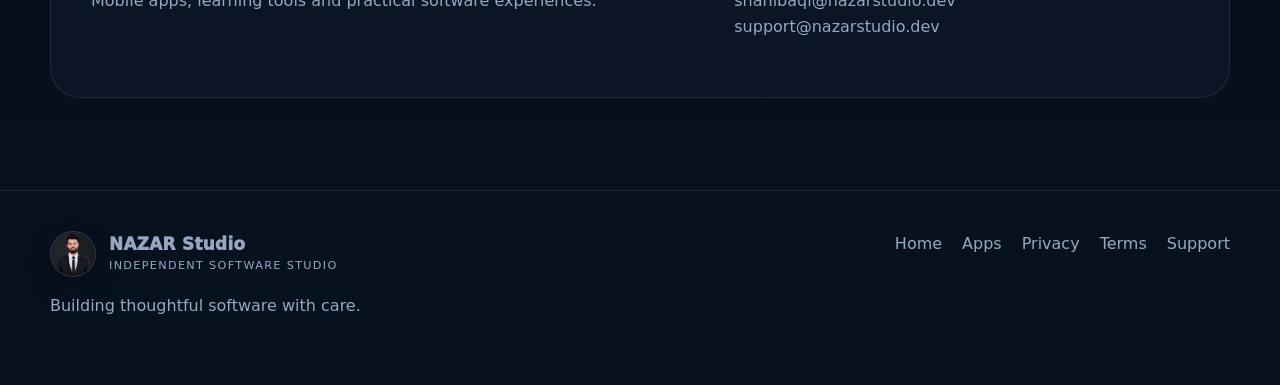
==== commit 161f203a: "Upgrade founder profile image Co-authored-by: Copilot App <223556219+Copilot@users.noreply.github.co" ====
--- a/about.html
+++ b/about.html
@@ -10,11 +10,11 @@
   <link rel="stylesheet" href="styles.css">
 </head>
 <body>
-<header><div class="container nav"><a class="brand" href="index.html"><img class="profile-mark" src="assets/nazar-profile-v2.png" alt="Nazar Shanibaqi"><span class="brandcopy"><span class="brandname">NAZAR Studio</span><span class="brandtag">Independent Software Studio</span></span></a><nav class="navlinks"><a href="apps.html">Apps</a><a href="index.html#studio">Studio</a><a class="active-link" href="about.html">About</a><a href="support.html">Support</a></nav><a class="btn primary" href="mailto:shanibaqi@nazarstudio.dev">Contact</a></div></header>
+<header><div class="container nav"><a class="brand" href="index.html"><img class="profile-mark" src="assets/nazar-profile-hq.png" alt="Nazar Shanibaqi"><span class="brandcopy"><span class="brandname">NAZAR Studio</span><span class="brandtag">Independent Software Studio</span></span></a><nav class="navlinks"><a href="apps.html">Apps</a><a href="index.html#studio">Studio</a><a class="active-link" href="about.html">About</a><a href="support.html">Support</a></nav><a class="btn primary" href="mailto:shanibaqi@nazarstudio.dev">Contact</a></div></header>
 <main>
-<section class="about-hero"><div class="container about-grid"><div class="about-photo-wrap reveal"><div class="portrait-glow"></div><div class="about-photo tilt-card"><img src="assets/nazar-profile-v2.png" alt="Nazar Shanibaqi"><span class="photo-chip">Founder · NAZAR Studio</span></div></div><div class="reveal"><div class="kicker">About the founder</div><h1><span>Nazar</span><br>Shanibaqi.</h1><p class="lead">Founder of NAZAR Studio, building focused mobile software with clear interfaces, practical features and a long-term product mindset.</p><div class="actions"><a class="btn primary" href="apps.html">Explore Apps</a><a class="btn secondary" href="mailto:shanibaqi@nazarstudio.dev">Contact me</a></div></div></div></section>
+<section class="about-hero"><div class="container about-grid"><div class="about-photo-wrap reveal"><div class="portrait-glow"></div><div class="about-photo tilt-card"><img src="assets/nazar-profile-hq.png" alt="Nazar Shanibaqi"><span class="photo-chip">Founder · NAZAR Studio</span></div></div><div class="reveal"><div class="kicker">About the founder</div><h1><span>Nazar</span><br>Shanibaqi.</h1><p class="lead">Founder of NAZAR Studio, building focused mobile software with clear interfaces, practical features and a long-term product mindset.</p><div class="actions"><a class="btn primary" href="apps.html">Explore Apps</a><a class="btn secondary" href="mailto:shanibaqi@nazarstudio.dev">Contact me</a></div></div></div></section>
 <section class="section"><div class="container"><div class="kicker">The approach</div><h2>Build carefully.<br>Keep improving.</h2><p class="section-intro">NAZAR Studio is an independent software studio. The aim is to create products that are useful today and structured well enough to grow tomorrow.</p><div class="grid"><div class="card reveal"><div class="icon">01</div><h3>Product first</h3><p>Start with a real use case, then design the experience around it.</p></div><div class="card reveal"><div class="icon">02</div><h3>Clear interfaces</h3><p>Keep interactions understandable, focused and consistent.</p></div><div class="card reveal"><div class="icon">03</div><h3>Iterate</h3><p>Release, learn from real use and keep improving the product over time.</p></div></div></div></section>
 <section class="section"><div class="container studio-strip reveal"><div><strong>Current focus</strong><p>Mobile apps, learning tools and practical software experiences.</p></div><div><strong>Contact</strong><p><a href="mailto:shanibaqi@nazarstudio.dev">shanibaqi@nazarstudio.dev</a><br><a href="mailto:support@nazarstudio.dev">support@nazarstudio.dev</a></p></div></div></section>
 </main>
-<footer><div class="container footer"><div><div class="brand"><img class="profile-mark" src="assets/nazar-profile-v2.png" alt="Nazar Shanibaqi"><span class="brandcopy"><span class="brandname">NAZAR Studio</span><span class="brandtag">Independent Software Studio</span></span></div><p>Building thoughtful software with care.</p></div><div class="footerlinks"><a href="index.html">Home</a><a href="apps.html">Apps</a><a href="privacy.html">Privacy</a><a href="terms.html">Terms</a><a href="support.html">Support</a></div></div></footer>
+<footer><div class="container footer"><div><div class="brand"><img class="profile-mark" src="assets/nazar-profile-hq.png" alt="Nazar Shanibaqi"><span class="brandcopy"><span class="brandname">NAZAR Studio</span><span class="brandtag">Independent Software Studio</span></span></div><p>Building thoughtful software with care.</p></div><div class="footerlinks"><a href="index.html">Home</a><a href="apps.html">Apps</a><a href="privacy.html">Privacy</a><a href="terms.html">Terms</a><a href="support.html">Support</a></div></div></footer>
 <script src="script.js"></script></body></html>
